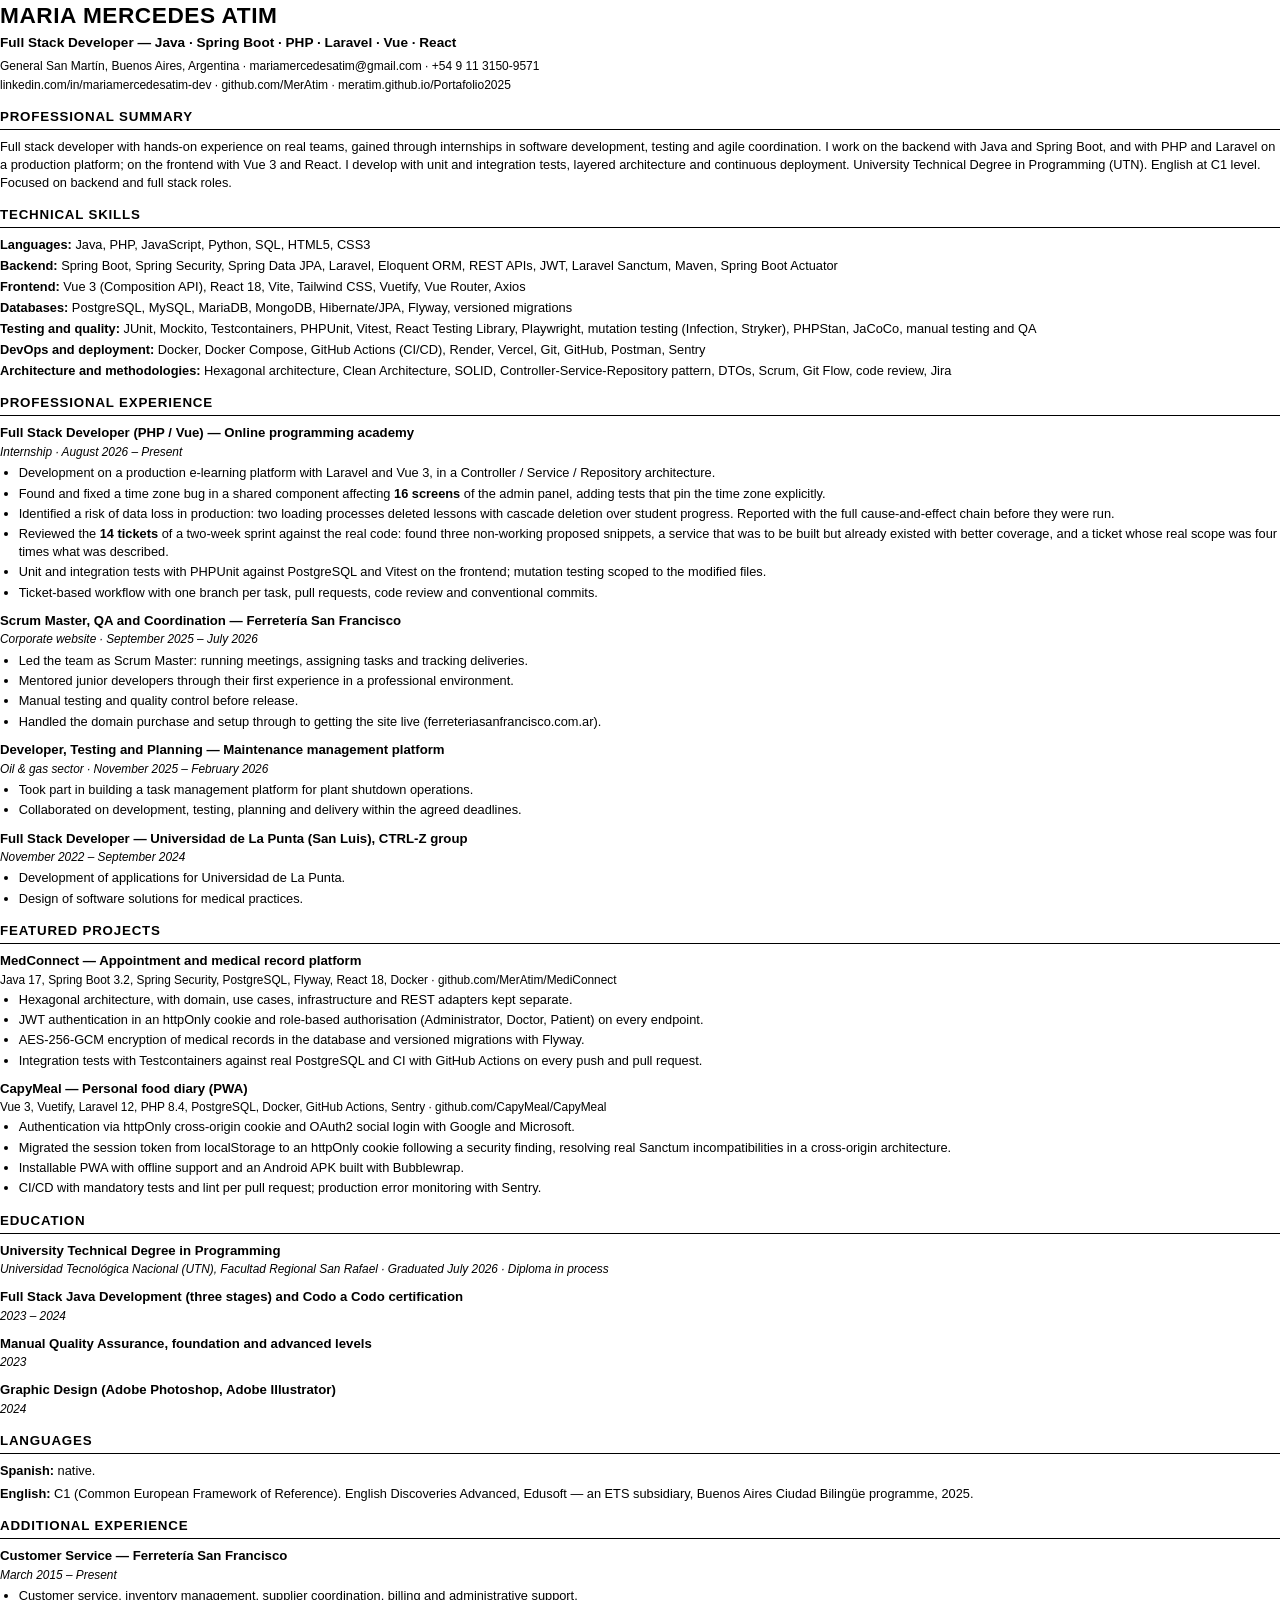
==== cv/cv-en.html @ 6a645516 "Rediseño completo del portafolio con versión en inglés - Rediseño de index.html, style.css y scripts" ====
<!DOCTYPE html>
<html lang="en">
<head>
<meta charset="UTF-8">
<title>Maria Mercedes Atim - Resume</title>
<style>
  /* CV optimizado para ATS: una sola columna, sin tablas, sin imagenes,
     sin cajas de texto, encabezados estandar y texto seleccionable. */
  @page { size: A4; margin: 13mm 14mm; }

  * { margin: 0; padding: 0; box-sizing: border-box; }

  body {
    font-family: Arial, Helvetica, sans-serif;
    font-size: 9.6pt;
    line-height: 1.38;
    color: #000;
    background: #fff;
  }

  h1 {
    font-size: 17pt;
    letter-spacing: 0.4pt;
    margin-bottom: 2pt;
  }

  .headline {
    font-size: 10.2pt;
    font-weight: bold;
    margin-bottom: 4pt;
  }

  .contact { font-size: 9pt; margin-bottom: 2pt; }
  .contact a { color: #000; text-decoration: none; }

  h2 {
    font-size: 10pt;
    text-transform: uppercase;
    letter-spacing: 0.6pt;
    border-bottom: 1pt solid #000;
    padding-bottom: 2pt;
    margin: 11pt 0 6pt;
  }

  h3 { font-size: 9.9pt; margin-bottom: 1pt; }

  .meta {
    font-size: 8.9pt;
    font-style: italic;
    margin-bottom: 3pt;
  }

  .role { margin-bottom: 8pt; }
  .role:last-child { margin-bottom: 0; }

  ul { margin: 0 0 0 14pt; }
  li { margin-bottom: 2pt; }

  p { margin-bottom: 4pt; }

  .skills p { margin-bottom: 2.5pt; }
  .skills strong { display: inline; }

  .tech { font-size: 8.9pt; margin-bottom: 2pt; }

  /* Evita que un bloque se corte entre paginas */
  .role, .skills p { page-break-inside: avoid; }
  h2 { page-break-after: avoid; }
</style>
</head>
<body>

<h1>MARIA MERCEDES ATIM</h1>
<p class="headline">Full Stack Developer &mdash; Java &middot; Spring Boot &middot; PHP &middot; Laravel &middot; Vue &middot; React</p>
<p class="contact">General San Martín, Buenos Aires, Argentina &middot; mariamercedesatim@gmail.com &middot; +54 9 11 3150-9571</p>
<p class="contact">linkedin.com/in/mariamercedesatim-dev &middot; github.com/MerAtim &middot; meratim.github.io/Portafolio2025</p>

<h2>Professional Summary</h2>
<p>
Full stack developer with hands-on experience on real teams, gained through internships in software
development, testing and agile coordination. I work on the backend with Java and Spring Boot, and with
PHP and Laravel on a production platform; on the frontend with Vue 3 and React. I develop with unit and
integration tests, layered architecture and continuous deployment. University Technical Degree in
Programming (UTN). English at C1 level. Focused on backend and full stack roles.
</p>

<h2>Technical Skills</h2>
<div class="skills">
  <p><strong>Languages:</strong> Java, PHP, JavaScript, Python, SQL, HTML5, CSS3</p>
  <p><strong>Backend:</strong> Spring Boot, Spring Security, Spring Data JPA, Laravel, Eloquent ORM, REST APIs, JWT, Laravel Sanctum, Maven, Spring Boot Actuator</p>
  <p><strong>Frontend:</strong> Vue 3 (Composition API), React 18, Vite, Tailwind CSS, Vuetify, Vue Router, Axios</p>
  <p><strong>Databases:</strong> PostgreSQL, MySQL, MariaDB, MongoDB, Hibernate/JPA, Flyway, versioned migrations</p>
  <p><strong>Testing and quality:</strong> JUnit, Mockito, Testcontainers, PHPUnit, Vitest, React Testing Library, Playwright, mutation testing (Infection, Stryker), PHPStan, JaCoCo, manual testing and QA</p>
  <p><strong>DevOps and deployment:</strong> Docker, Docker Compose, GitHub Actions (CI/CD), Render, Vercel, Git, GitHub, Postman, Sentry</p>
  <p><strong>Architecture and methodologies:</strong> Hexagonal architecture, Clean Architecture, SOLID, Controller-Service-Repository pattern, DTOs, Scrum, Git Flow, code review, Jira</p>
</div>

<h2>Professional Experience</h2>

<div class="role">
  <h3>Full Stack Developer (PHP / Vue) &mdash; Online programming academy</h3>
  <p class="meta">Internship &middot; August 2026 &ndash; Present</p>
  <ul>
    <li>Development on a production e-learning platform with Laravel and Vue 3, in a Controller / Service / Repository architecture.</li>
    <li>Found and fixed a time zone bug in a shared component affecting <strong>16 screens</strong> of the admin panel, adding tests that pin the time zone explicitly.</li>
    <li>Identified a risk of data loss in production: two loading processes deleted lessons with cascade deletion over student progress. Reported with the full cause-and-effect chain before they were run.</li>
    <li>Reviewed the <strong>14 tickets</strong> of a two-week sprint against the real code: found three non-working proposed snippets, a service that was to be built but already existed with better coverage, and a ticket whose real scope was four times what was described.</li>
    <li>Unit and integration tests with PHPUnit against PostgreSQL and Vitest on the frontend; mutation testing scoped to the modified files.</li>
    <li>Ticket-based workflow with one branch per task, pull requests, code review and conventional commits.</li>
  </ul>
</div>

<div class="role">
  <h3>Scrum Master, QA and Coordination &mdash; Ferretería San Francisco</h3>
  <p class="meta">Corporate website &middot; September 2025 &ndash; July 2026</p>
  <ul>
    <li>Led the team as Scrum Master: running meetings, assigning tasks and tracking deliveries.</li>
    <li>Mentored junior developers through their first experience in a professional environment.</li>
    <li>Manual testing and quality control before release.</li>
    <li>Handled the domain purchase and setup through to getting the site live (ferreteriasanfrancisco.com.ar).</li>
  </ul>
</div>

<div class="role">
  <h3>Developer, Testing and Planning &mdash; Maintenance management platform</h3>
  <p class="meta">Oil &amp; gas sector &middot; November 2025 &ndash; February 2026</p>
  <ul>
    <li>Took part in building a task management platform for plant shutdown operations.</li>
    <li>Collaborated on development, testing, planning and delivery within the agreed deadlines.</li>
  </ul>
</div>

<div class="role">
  <h3>Full Stack Developer &mdash; Universidad de La Punta (San Luis), CTRL-Z group</h3>
  <p class="meta">November 2022 &ndash; September 2024</p>
  <ul>
    <li>Development of applications for Universidad de La Punta.</li>
    <li>Design of software solutions for medical practices.</li>
  </ul>
</div>

<h2>Featured Projects</h2>

<div class="role">
  <h3>MedConnect &mdash; Appointment and medical record platform</h3>
  <p class="tech">Java 17, Spring Boot 3.2, Spring Security, PostgreSQL, Flyway, React 18, Docker &middot; github.com/MerAtim/MediConnect</p>
  <ul>
    <li>Hexagonal architecture, with domain, use cases, infrastructure and REST adapters kept separate.</li>
    <li>JWT authentication in an httpOnly cookie and role-based authorisation (Administrator, Doctor, Patient) on every endpoint.</li>
    <li>AES-256-GCM encryption of medical records in the database and versioned migrations with Flyway.</li>
    <li>Integration tests with Testcontainers against real PostgreSQL and CI with GitHub Actions on every push and pull request.</li>
  </ul>
</div>

<div class="role">
  <h3>CapyMeal &mdash; Personal food diary (PWA)</h3>
  <p class="tech">Vue 3, Vuetify, Laravel 12, PHP 8.4, PostgreSQL, Docker, GitHub Actions, Sentry &middot; github.com/CapyMeal/CapyMeal</p>
  <ul>
    <li>Authentication via httpOnly cross-origin cookie and OAuth2 social login with Google and Microsoft.</li>
    <li>Migrated the session token from localStorage to an httpOnly cookie following a security finding, resolving real Sanctum incompatibilities in a cross-origin architecture.</li>
    <li>Installable PWA with offline support and an Android APK built with Bubblewrap.</li>
    <li>CI/CD with mandatory tests and lint per pull request; production error monitoring with Sentry.</li>
  </ul>
</div>

<h2>Education</h2>

<div class="role">
  <h3>University Technical Degree in Programming</h3>
  <p class="meta">Universidad Tecnológica Nacional (UTN), Facultad Regional San Rafael &middot; Graduated July 2026 &middot; Diploma in process</p>
</div>

<div class="role">
  <h3>Full Stack Java Development (three stages) and Codo a Codo certification</h3>
  <p class="meta">2023 &ndash; 2024</p>
</div>

<div class="role">
  <h3>Manual Quality Assurance, foundation and advanced levels</h3>
  <p class="meta">2023</p>
</div>

<div class="role">
  <h3>Graphic Design (Adobe Photoshop, Adobe Illustrator)</h3>
  <p class="meta">2024</p>
</div>

<h2>Languages</h2>
<p><strong>Spanish:</strong> native.</p>
<p><strong>English:</strong> C1 (Common European Framework of Reference). English Discoveries Advanced, Edusoft &mdash; an ETS subsidiary, Buenos Aires Ciudad Bilingüe programme, 2025.</p>

<h2>Additional Experience</h2>
<div class="role">
  <h3>Customer Service &mdash; Ferretería San Francisco</h3>
  <p class="meta">March 2015 &ndash; Present</p>
  <ul>
    <li>Customer service, inventory management, supplier coordination, billing and administrative support.</li>
  </ul>
</div>

</body>
</html>
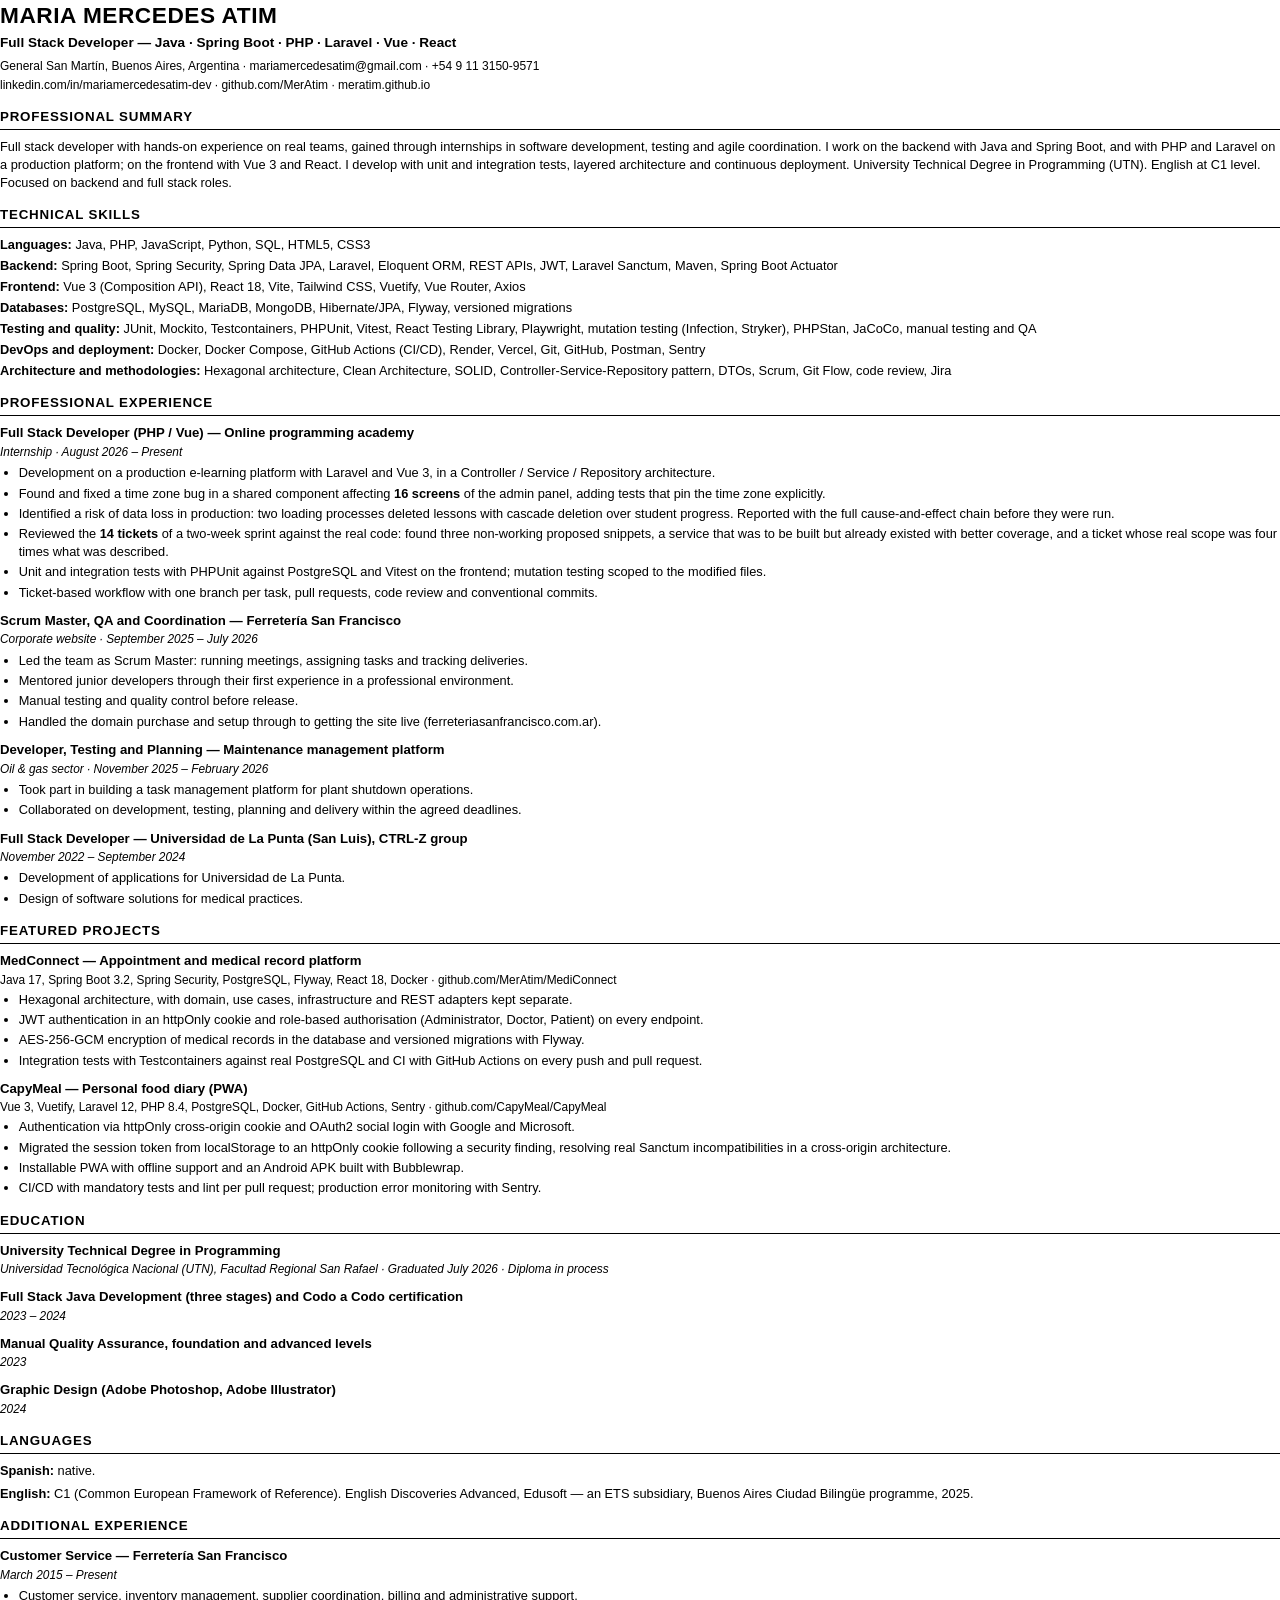
==== commit 41fc99c7: "Apunta la URL del sitio a la raíz de github.io El repositorio pasa a llamarse MerAtim.github.io, así" ====
--- a/cv/cv-en.html
+++ b/cv/cv-en.html
@@ -73,7 +73,7 @@
 <h1>MARIA MERCEDES ATIM</h1>
 <p class="headline">Full Stack Developer &mdash; Java &middot; Spring Boot &middot; PHP &middot; Laravel &middot; Vue &middot; React</p>
 <p class="contact">General San Martín, Buenos Aires, Argentina &middot; mariamercedesatim@gmail.com &middot; +54 9 11 3150-9571</p>
-<p class="contact">linkedin.com/in/mariamercedesatim-dev &middot; github.com/MerAtim &middot; meratim.github.io/Portafolio2025</p>
+<p class="contact">linkedin.com/in/mariamercedesatim-dev &middot; github.com/MerAtim &middot; meratim.github.io</p>
 
 <h2>Professional Summary</h2>
 <p>
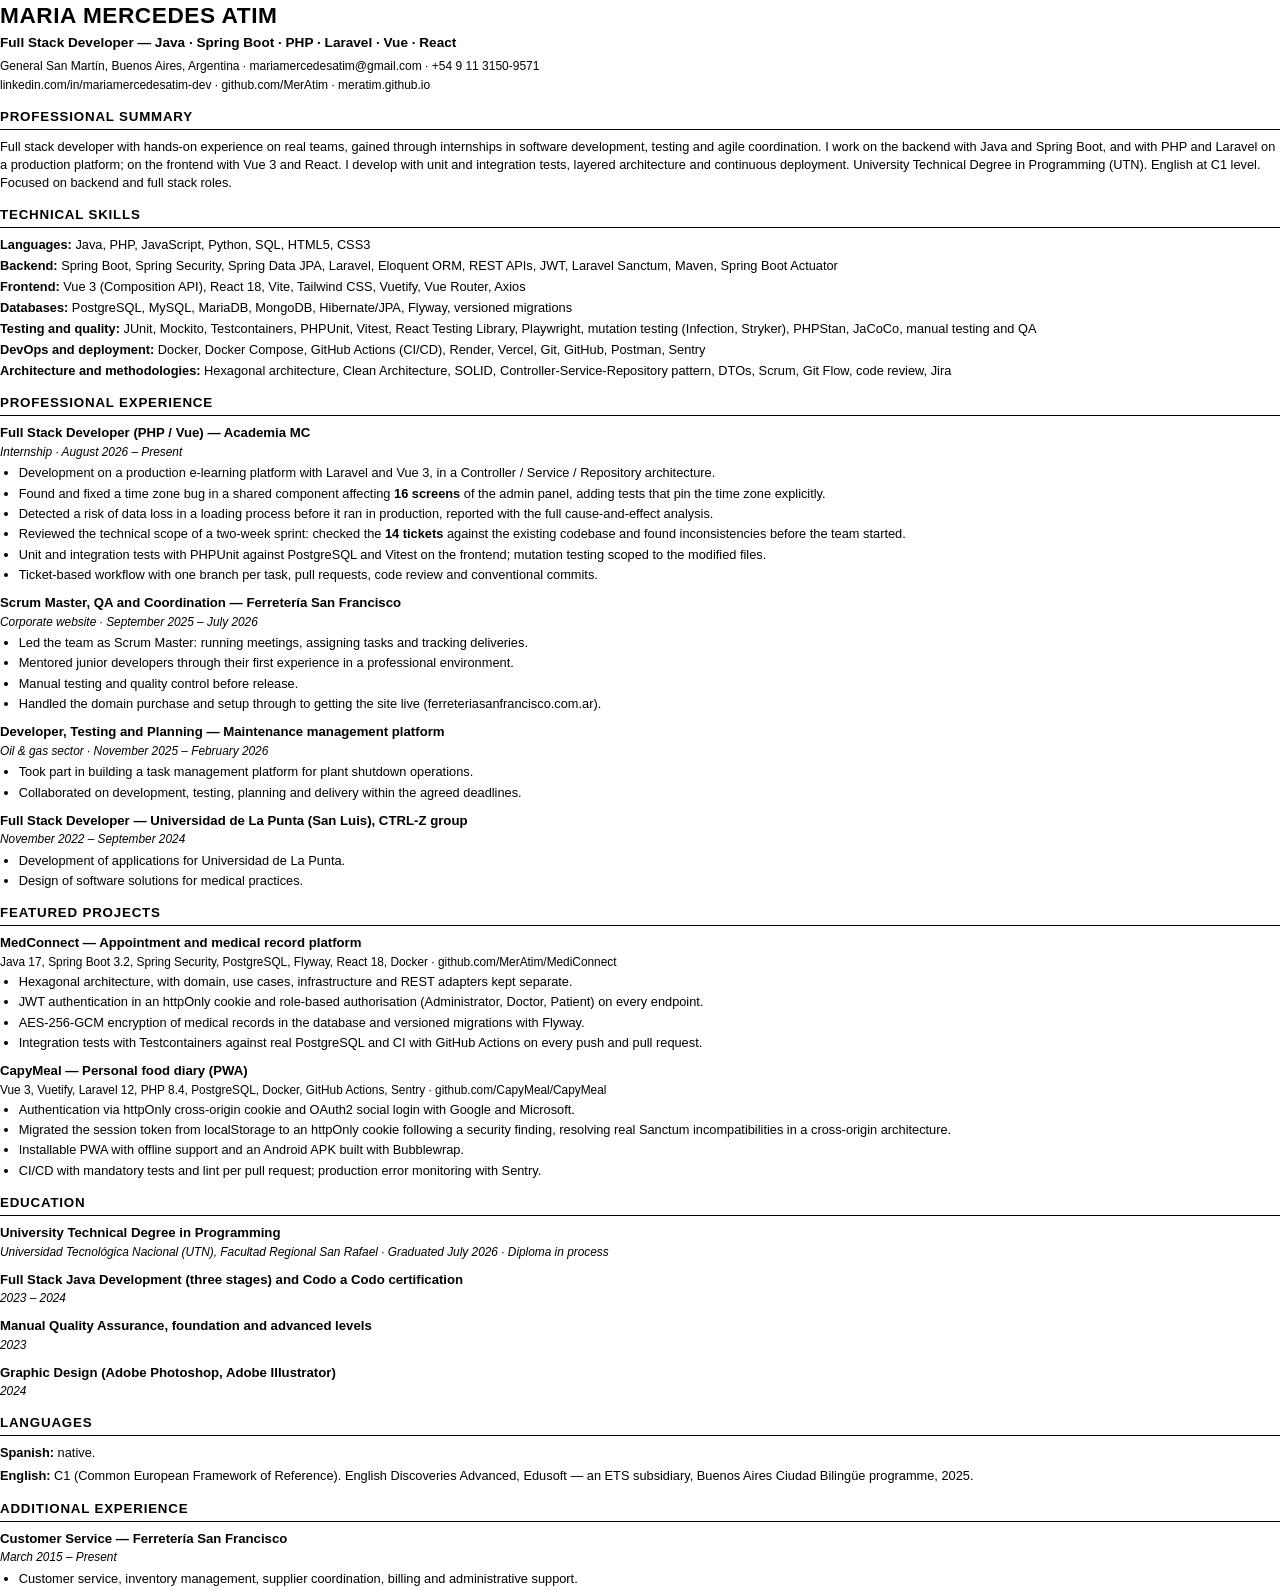
==== commit 9c30f34b: "Nombra a Academia MC en los CV y suaviza el detalle de las incidencias El empleador ya figura públic" ====
--- a/cv/cv-en.html
+++ b/cv/cv-en.html
@@ -98,13 +98,13 @@
 <h2>Professional Experience</h2>
 
 <div class="role">
-  <h3>Full Stack Developer (PHP / Vue) &mdash; Online programming academy</h3>
+  <h3>Full Stack Developer (PHP / Vue) &mdash; Academia MC</h3>
   <p class="meta">Internship &middot; August 2026 &ndash; Present</p>
   <ul>
     <li>Development on a production e-learning platform with Laravel and Vue 3, in a Controller / Service / Repository architecture.</li>
     <li>Found and fixed a time zone bug in a shared component affecting <strong>16 screens</strong> of the admin panel, adding tests that pin the time zone explicitly.</li>
-    <li>Identified a risk of data loss in production: two loading processes deleted lessons with cascade deletion over student progress. Reported with the full cause-and-effect chain before they were run.</li>
-    <li>Reviewed the <strong>14 tickets</strong> of a two-week sprint against the real code: found three non-working proposed snippets, a service that was to be built but already existed with better coverage, and a ticket whose real scope was four times what was described.</li>
+    <li>Detected a risk of data loss in a loading process before it ran in production, reported with the full cause-and-effect analysis.</li>
+    <li>Reviewed the technical scope of a two-week sprint: checked the <strong>14 tickets</strong> against the existing codebase and found inconsistencies before the team started.</li>
     <li>Unit and integration tests with PHPUnit against PostgreSQL and Vitest on the frontend; mutation testing scoped to the modified files.</li>
     <li>Ticket-based workflow with one branch per task, pull requests, code review and conventional commits.</li>
   </ul>
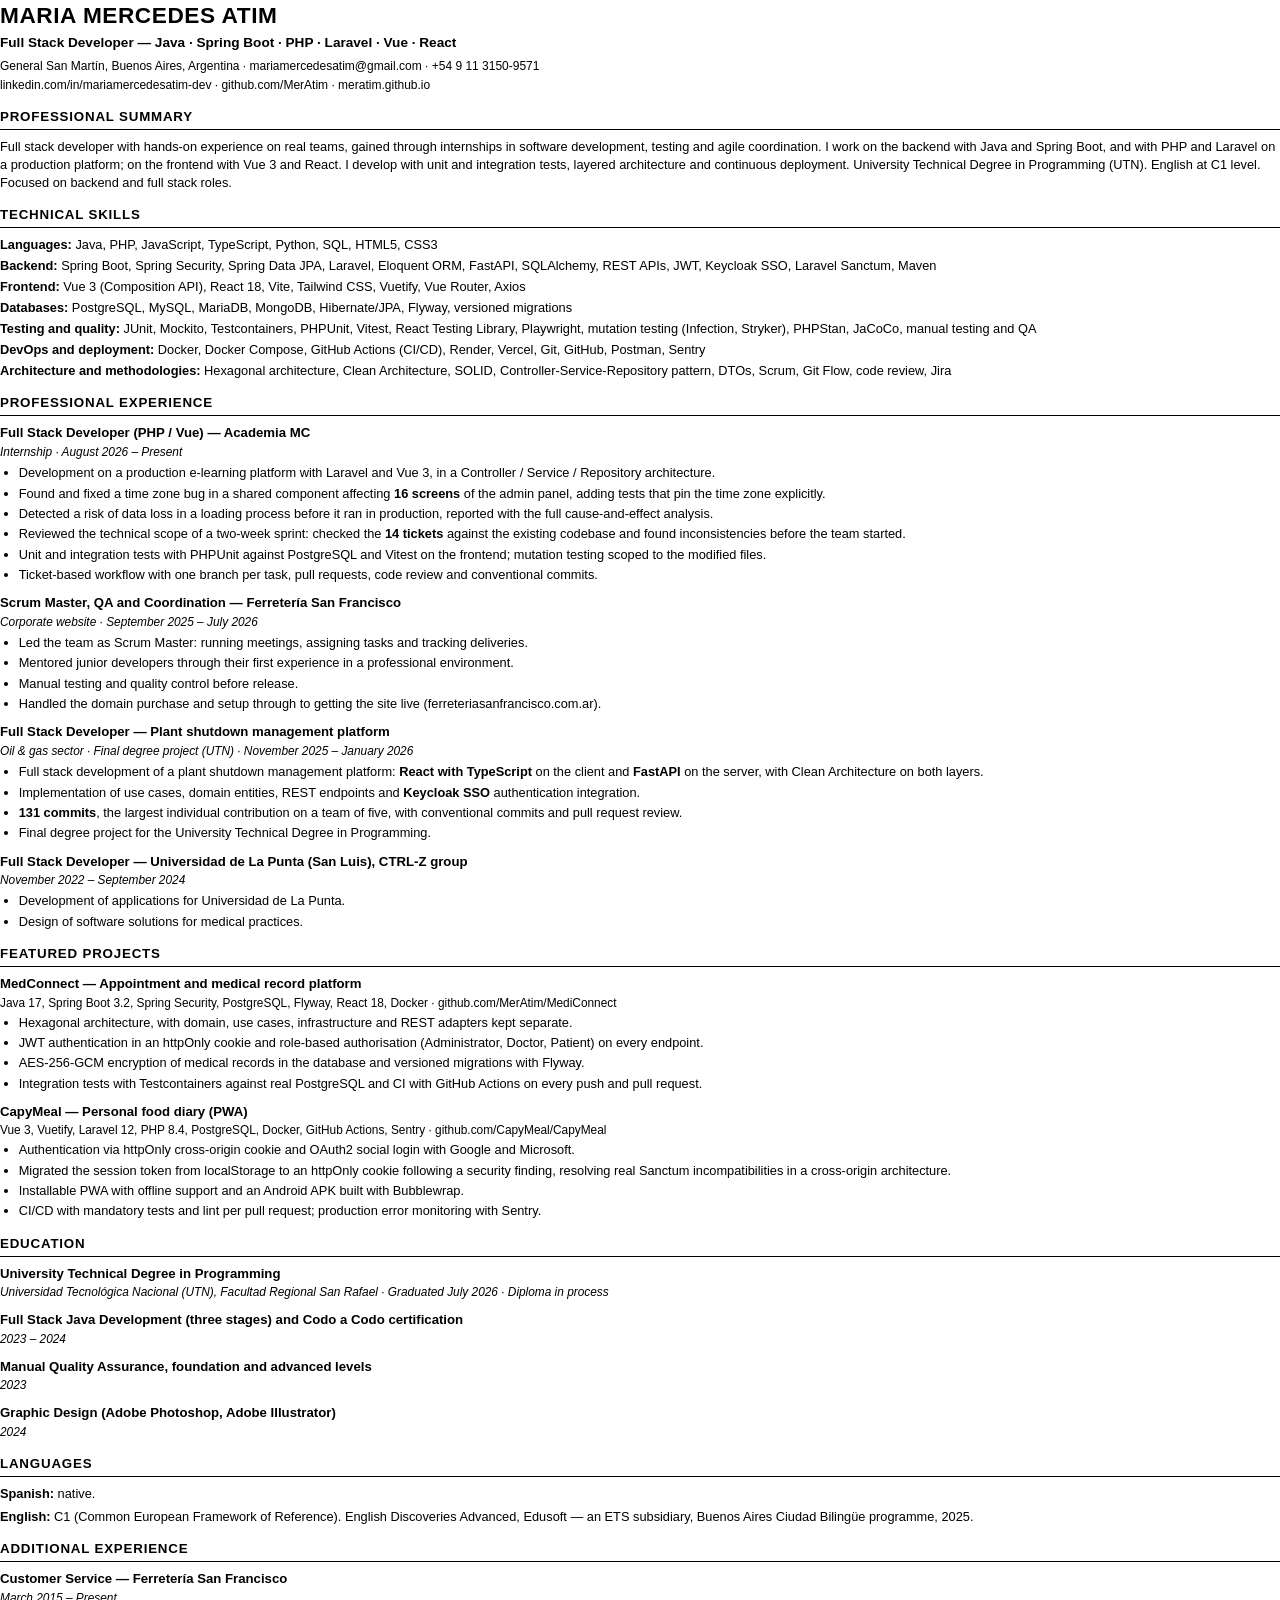
==== commit 99bbfb3c: "Corrige el stack y el alcance del Trabajo Final Integrador Al recuperar el repositorio local del pro" ====
--- a/cv/cv-en.html
+++ b/cv/cv-en.html
@@ -86,8 +86,8 @@
 
 <h2>Technical Skills</h2>
 <div class="skills">
-  <p><strong>Languages:</strong> Java, PHP, JavaScript, Python, SQL, HTML5, CSS3</p>
-  <p><strong>Backend:</strong> Spring Boot, Spring Security, Spring Data JPA, Laravel, Eloquent ORM, REST APIs, JWT, Laravel Sanctum, Maven, Spring Boot Actuator</p>
+  <p><strong>Languages:</strong> Java, PHP, JavaScript, TypeScript, Python, SQL, HTML5, CSS3</p>
+  <p><strong>Backend:</strong> Spring Boot, Spring Security, Spring Data JPA, Laravel, Eloquent ORM, FastAPI, SQLAlchemy, REST APIs, JWT, Keycloak SSO, Laravel Sanctum, Maven</p>
   <p><strong>Frontend:</strong> Vue 3 (Composition API), React 18, Vite, Tailwind CSS, Vuetify, Vue Router, Axios</p>
   <p><strong>Databases:</strong> PostgreSQL, MySQL, MariaDB, MongoDB, Hibernate/JPA, Flyway, versioned migrations</p>
   <p><strong>Testing and quality:</strong> JUnit, Mockito, Testcontainers, PHPUnit, Vitest, React Testing Library, Playwright, mutation testing (Infection, Stryker), PHPStan, JaCoCo, manual testing and QA</p>
@@ -122,11 +122,13 @@
 </div>
 
 <div class="role">
-  <h3>Developer, Testing and Planning &mdash; Maintenance management platform</h3>
-  <p class="meta">Oil &amp; gas sector &middot; November 2025 &ndash; February 2026</p>
-  <ul>
-    <li>Took part in building a task management platform for plant shutdown operations.</li>
-    <li>Collaborated on development, testing, planning and delivery within the agreed deadlines.</li>
+  <h3>Full Stack Developer &mdash; Plant shutdown management platform</h3>
+  <p class="meta">Oil &amp; gas sector &middot; Final degree project (UTN) &middot; November 2025 &ndash; January 2026</p>
+  <ul>
+    <li>Full stack development of a plant shutdown management platform: <strong>React with TypeScript</strong> on the client and <strong>FastAPI</strong> on the server, with Clean Architecture on both layers.</li>
+    <li>Implementation of use cases, domain entities, REST endpoints and <strong>Keycloak SSO</strong> authentication integration.</li>
+    <li><strong>131 commits</strong>, the largest individual contribution on a team of five, with conventional commits and pull request review.</li>
+    <li>Final degree project for the University Technical Degree in Programming.</li>
   </ul>
 </div>
 
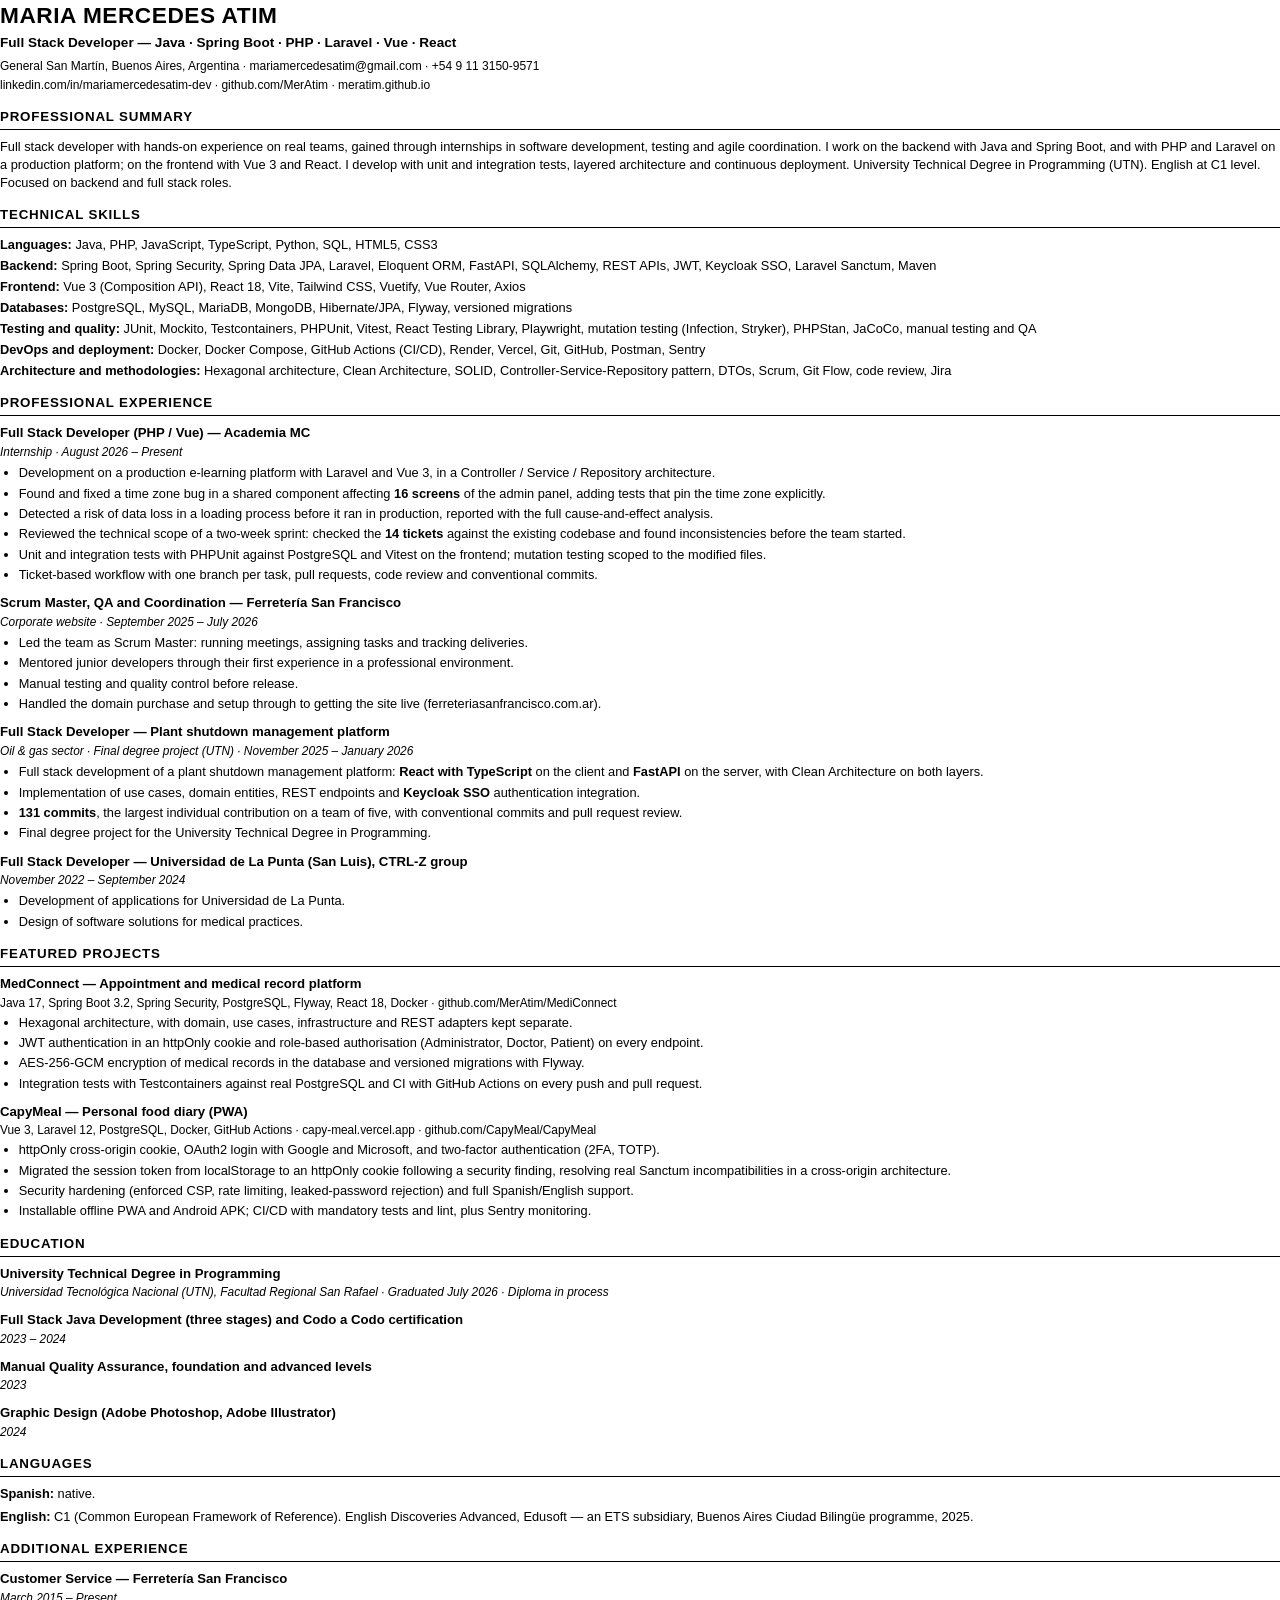
==== commit 79a907f2: "Agrega favicon y suma las novedades de CapyMeal - Favicon propio (M con destello sobre el terracota " ====
--- a/cv/cv-en.html
+++ b/cv/cv-en.html
@@ -156,12 +156,12 @@
 
 <div class="role">
   <h3>CapyMeal &mdash; Personal food diary (PWA)</h3>
-  <p class="tech">Vue 3, Vuetify, Laravel 12, PHP 8.4, PostgreSQL, Docker, GitHub Actions, Sentry &middot; github.com/CapyMeal/CapyMeal</p>
-  <ul>
-    <li>Authentication via httpOnly cross-origin cookie and OAuth2 social login with Google and Microsoft.</li>
+  <p class="tech">Vue 3, Laravel 12, PostgreSQL, Docker, GitHub Actions &middot; capy-meal.vercel.app &middot; github.com/CapyMeal/CapyMeal</p>
+  <ul>
+    <li>httpOnly cross-origin cookie, OAuth2 login with Google and Microsoft, and two-factor authentication (2FA, TOTP).</li>
     <li>Migrated the session token from localStorage to an httpOnly cookie following a security finding, resolving real Sanctum incompatibilities in a cross-origin architecture.</li>
-    <li>Installable PWA with offline support and an Android APK built with Bubblewrap.</li>
-    <li>CI/CD with mandatory tests and lint per pull request; production error monitoring with Sentry.</li>
+    <li>Security hardening (enforced CSP, rate limiting, leaked-password rejection) and full Spanish/English support.</li>
+    <li>Installable offline PWA and Android APK; CI/CD with mandatory tests and lint, plus Sentry monitoring.</li>
   </ul>
 </div>
 
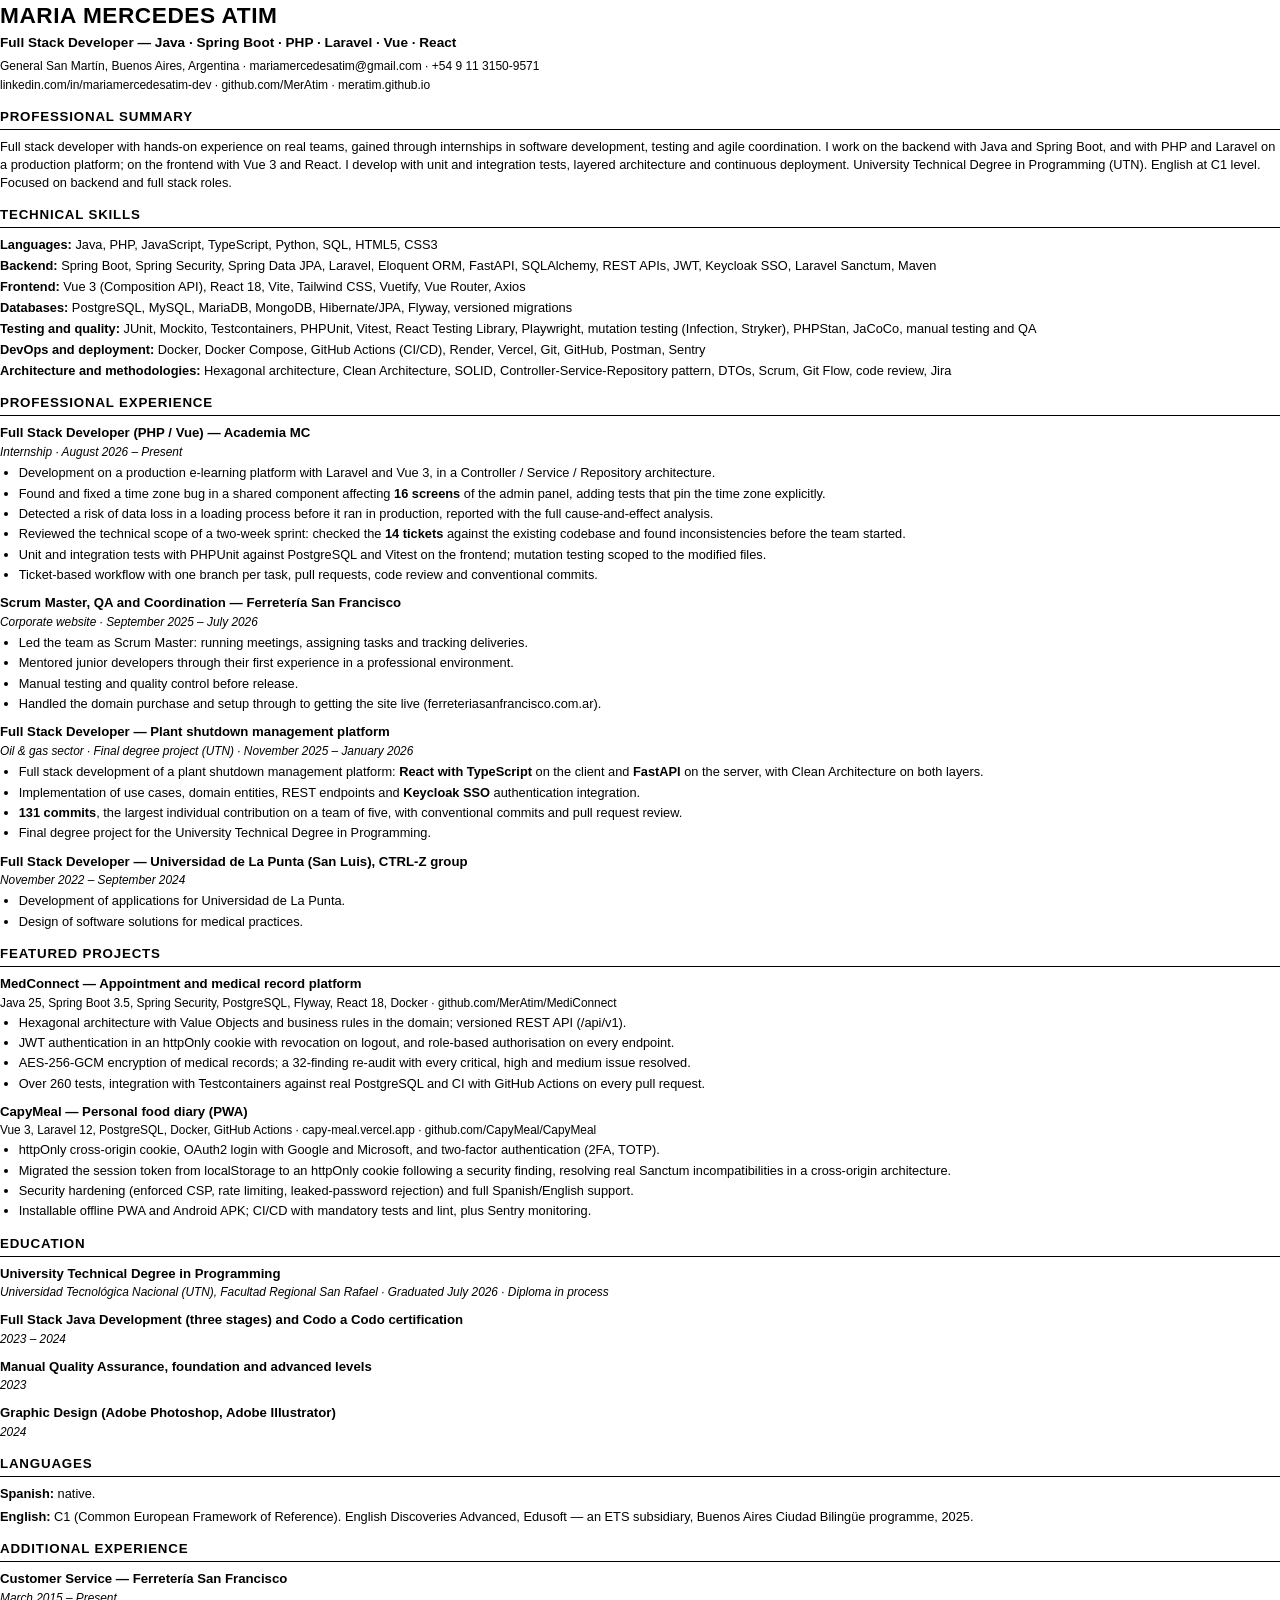
==== commit dd732ed9: "Actualiza MedConnect con la re-auditoría y el salto a Java 25 - Stack real: Java 25 y Spring Boot 3." ====
--- a/cv/cv-en.html
+++ b/cv/cv-en.html
@@ -145,12 +145,12 @@
 
 <div class="role">
   <h3>MedConnect &mdash; Appointment and medical record platform</h3>
-  <p class="tech">Java 17, Spring Boot 3.2, Spring Security, PostgreSQL, Flyway, React 18, Docker &middot; github.com/MerAtim/MediConnect</p>
-  <ul>
-    <li>Hexagonal architecture, with domain, use cases, infrastructure and REST adapters kept separate.</li>
-    <li>JWT authentication in an httpOnly cookie and role-based authorisation (Administrator, Doctor, Patient) on every endpoint.</li>
-    <li>AES-256-GCM encryption of medical records in the database and versioned migrations with Flyway.</li>
-    <li>Integration tests with Testcontainers against real PostgreSQL and CI with GitHub Actions on every push and pull request.</li>
+  <p class="tech">Java 25, Spring Boot 3.5, Spring Security, PostgreSQL, Flyway, React 18, Docker &middot; github.com/MerAtim/MediConnect</p>
+  <ul>
+    <li>Hexagonal architecture with Value Objects and business rules in the domain; versioned REST API (/api/v1).</li>
+    <li>JWT authentication in an httpOnly cookie with revocation on logout, and role-based authorisation on every endpoint.</li>
+    <li>AES-256-GCM encryption of medical records; a 32-finding re-audit with every critical, high and medium issue resolved.</li>
+    <li>Over 260 tests, integration with Testcontainers against real PostgreSQL and CI with GitHub Actions on every pull request.</li>
   </ul>
 </div>
 
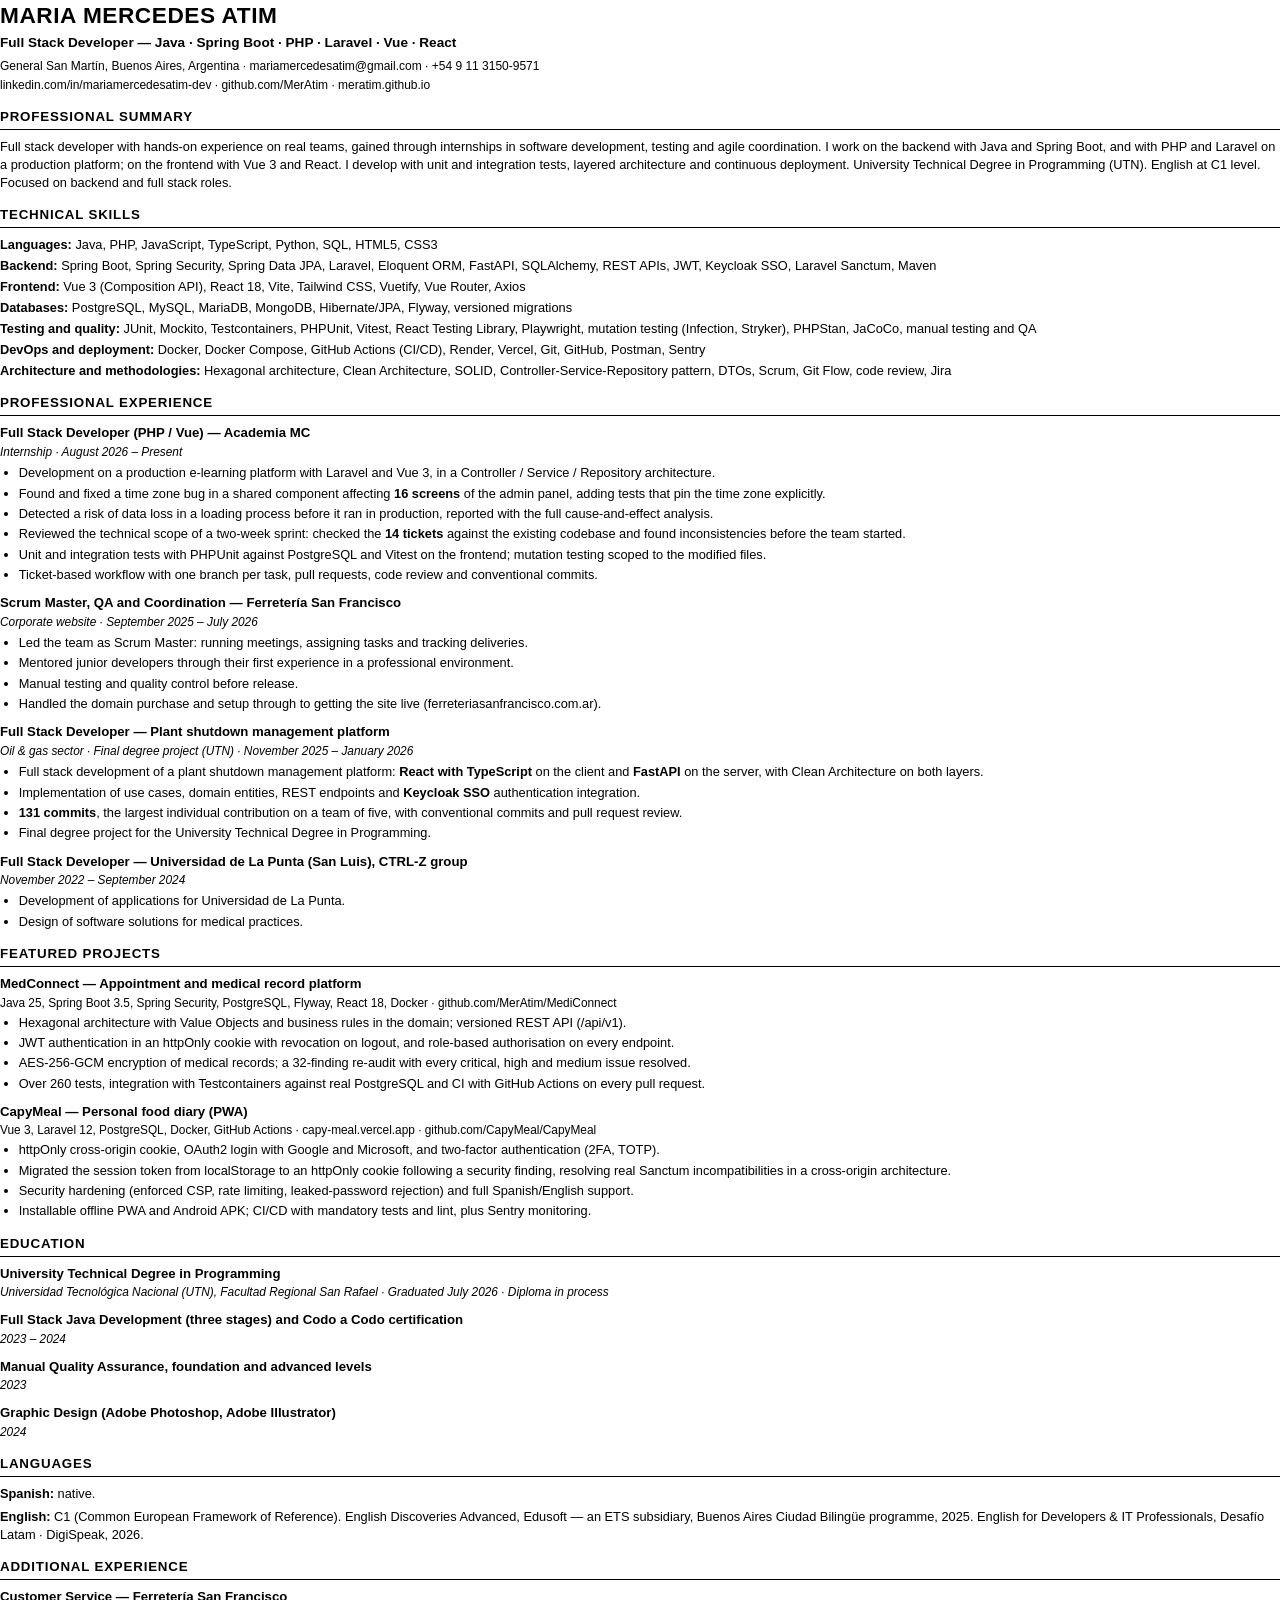
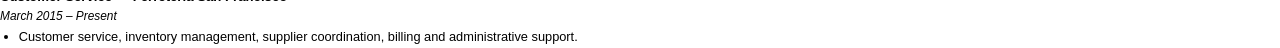
==== commit fcdc7b51: "Agrega el certificado English for Developers & IT Professionals Suma la entrada en Estudios y certif" ====
--- a/cv/cv-en.html
+++ b/cv/cv-en.html
@@ -189,7 +189,7 @@
 
 <h2>Languages</h2>
 <p><strong>Spanish:</strong> native.</p>
-<p><strong>English:</strong> C1 (Common European Framework of Reference). English Discoveries Advanced, Edusoft &mdash; an ETS subsidiary, Buenos Aires Ciudad Bilingüe programme, 2025.</p>
+<p><strong>English:</strong> C1 (Common European Framework of Reference). English Discoveries Advanced, Edusoft &mdash; an ETS subsidiary, Buenos Aires Ciudad Bilingüe programme, 2025. English for Developers &amp; IT Professionals, Desafío Latam &middot; DigiSpeak, 2026.</p>
 
 <h2>Additional Experience</h2>
 <div class="role">
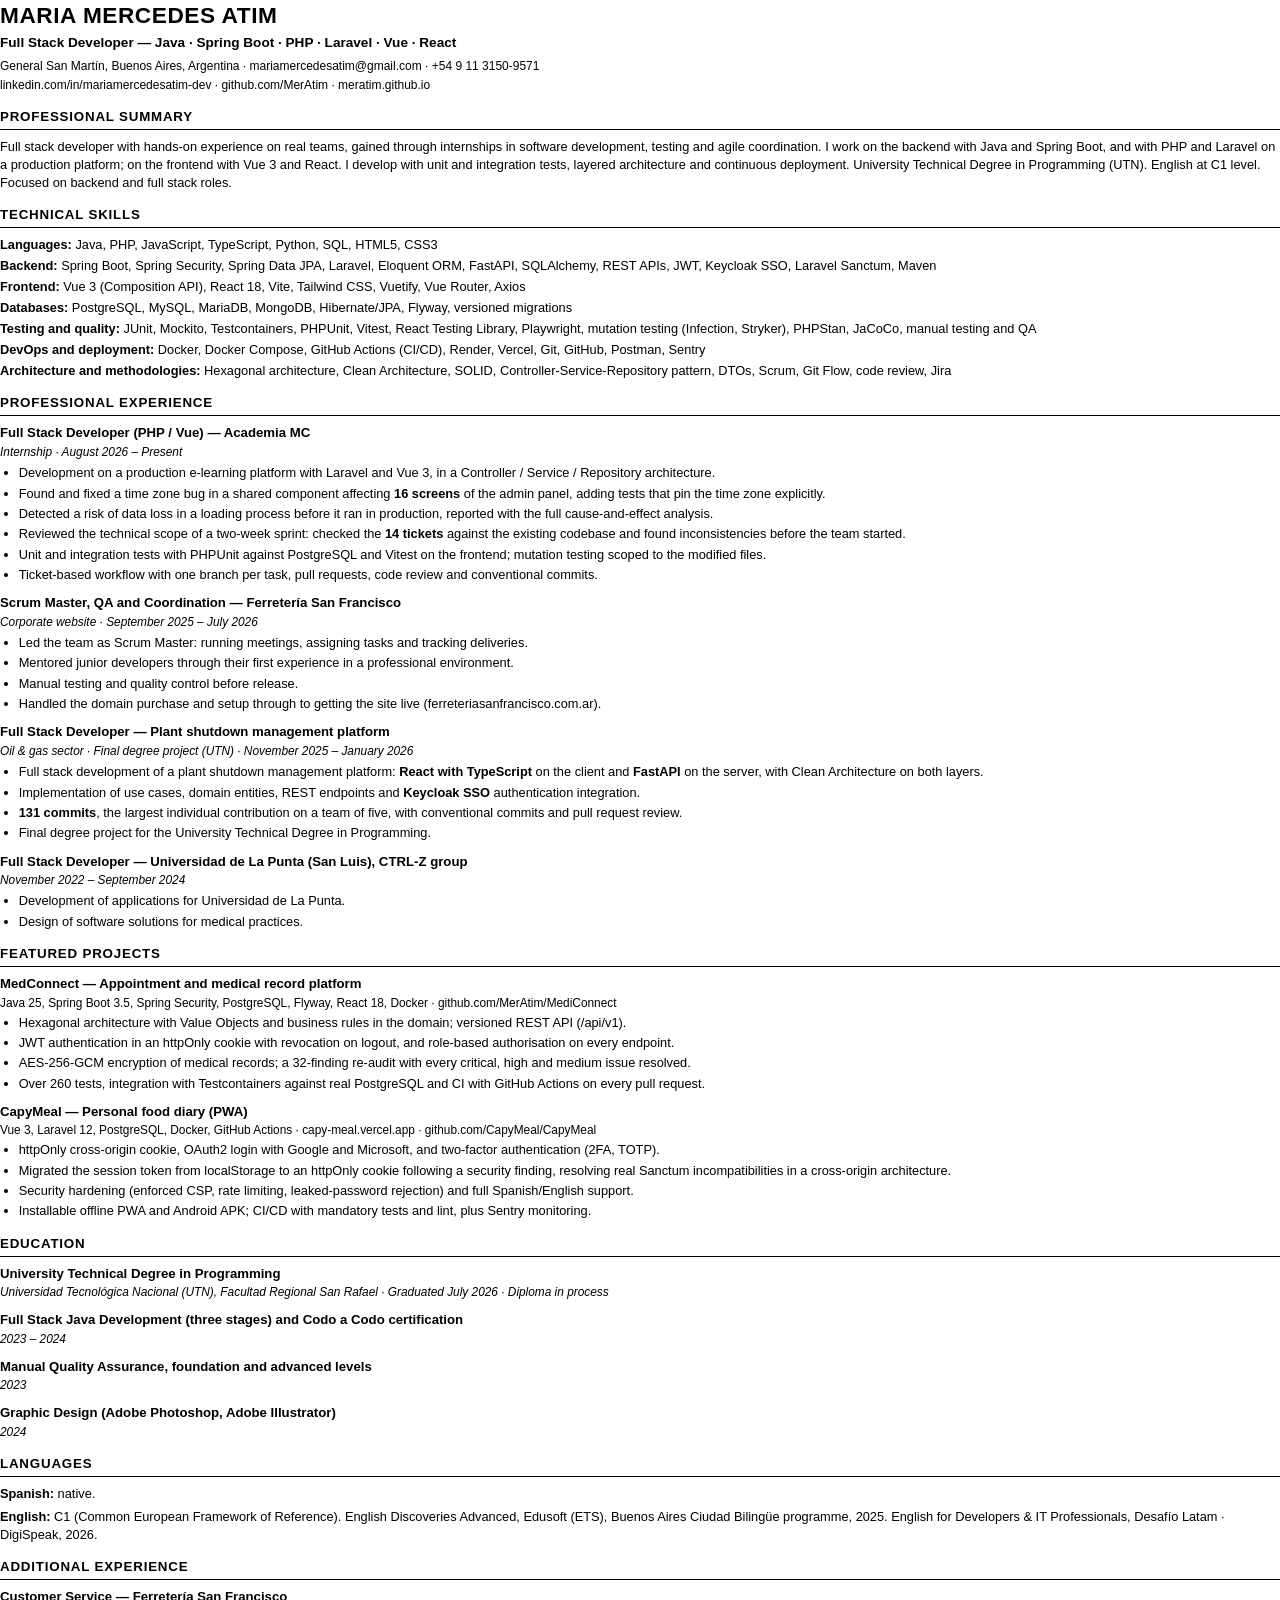
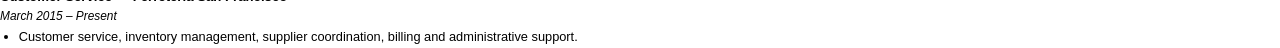
==== commit ffd66a69: "Saca los guiones medios de la prosa del sitio y del CV Reemplaza el guión de la regla de directorios" ====
--- a/cv/cv-en.html
+++ b/cv/cv-en.html
@@ -189,7 +189,7 @@
 
 <h2>Languages</h2>
 <p><strong>Spanish:</strong> native.</p>
-<p><strong>English:</strong> C1 (Common European Framework of Reference). English Discoveries Advanced, Edusoft &mdash; an ETS subsidiary, Buenos Aires Ciudad Bilingüe programme, 2025. English for Developers &amp; IT Professionals, Desafío Latam &middot; DigiSpeak, 2026.</p>
+<p><strong>English:</strong> C1 (Common European Framework of Reference). English Discoveries Advanced, Edusoft (ETS), Buenos Aires Ciudad Bilingüe programme, 2025. English for Developers &amp; IT Professionals, Desafío Latam &middot; DigiSpeak, 2026.</p>
 
 <h2>Additional Experience</h2>
 <div class="role">
